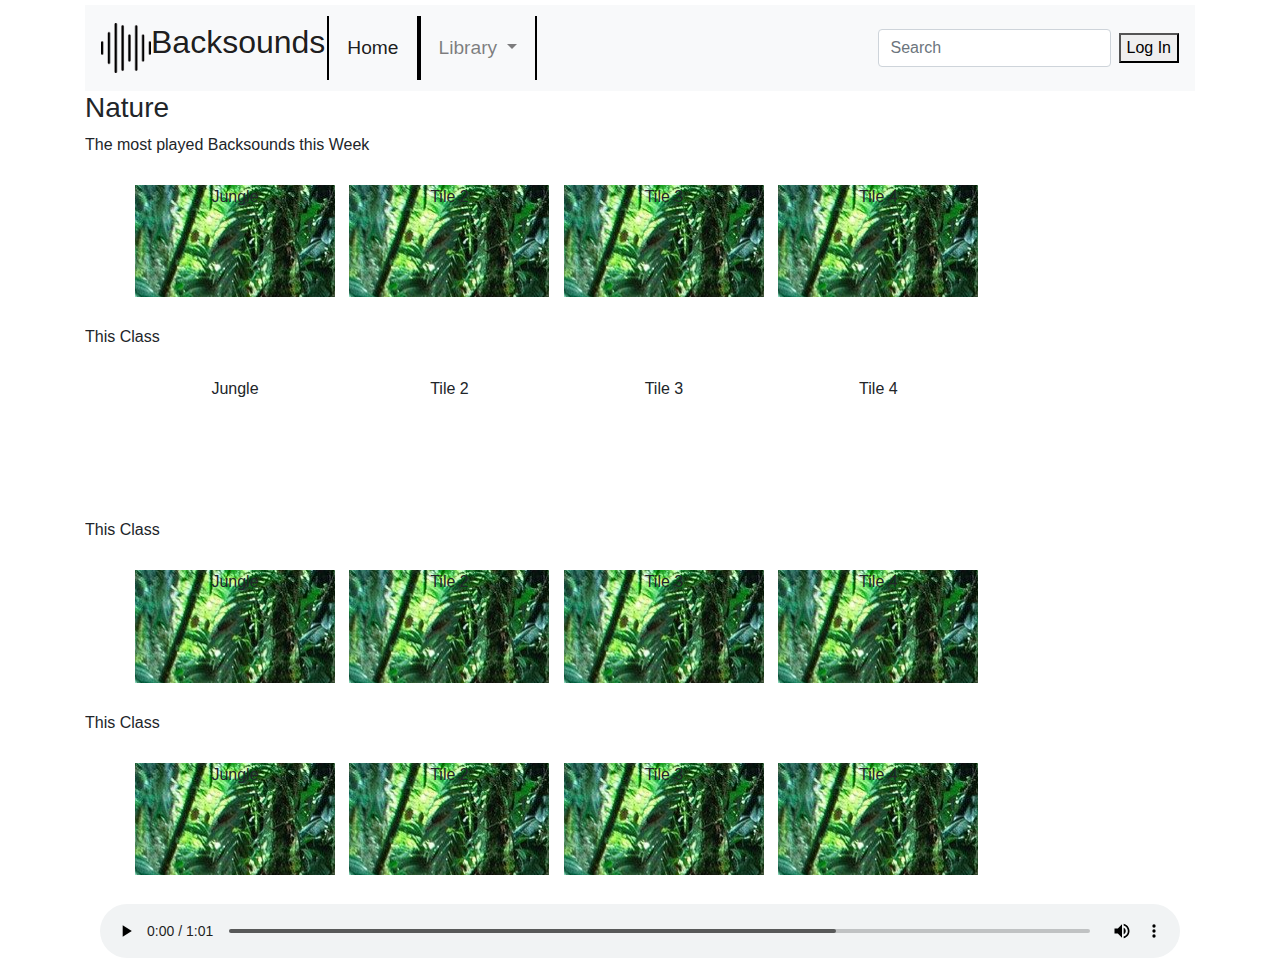
==== home.html @ 3cb88daf "*confirm push" ====
<!DOCTYPE html>
<html lang="en">

<head>
    <meta charset="utf-8">
    <link rel="stylesheet" href="styles.css">
    <link rel="stylesheet" href="https://cdnjs.cloudflare.com/ajax/libs/font-awesome/5.15.1/css/all.min.css">
    <link rel="stylesheet" href="https://stackpath.bootstrapcdn.com/bootstrap/4.5.2/css/bootstrap.min.css"
        integrity="sha384-JcKb8q3iqJ61gNV9KGb8thSsNjpSL0n8PARn9HuZOnIxN0hoP+VmmDGMN5t9UJ0Z" crossorigin="anonymous">
    <title>BackSounds Home</title>
</head>

<body>
    <div class="page">
        <div class="main container">
            <nav class="navbar navbar-expand-lg navbar-light bg-light topColor">
                <a class="navbar-brand" href="#">
                    <div class="logo navbar-brand">
                        <img class="soundTag" src="imgs/sound.png">
                        <h2>Backsounds</h2>
                    </div>
                </a>
                <button class="navbar-toggler" type="button" data-toggle="collapse"
                    data-target="#navbarSupportedContent" aria-controls="navbarSupportedContent" aria-expanded="false"
                    aria-label="Toggle navigation">
                    <span class="navbar-toggler-icon"></span>
                </button>

                <div class="collapse navbar-collapse" id="navbarSupportedContent">
                    <ul class="navbar-nav mr-auto">
                        <li class="nav-item active">
                            <a class="nav-link" href="#">Home <span class="sr-only">(current)</span></a>
                        </li>

                        <li class="nav-item dropdown">
                            <a class="nav-link dropdown-toggle" href="#" id="navbarDropdown" role="button"
                                data-toggle="dropdown" aria-haspopup="true" aria-expanded="false">
                                Library
                            </a>
                            <div class="dropdown-menu" aria-labelledby="navbarDropdown">
                                <a class="dropdown-item" href="#">Recently Played</a>
                                <a class="dropdown-item" href="#">Trending</a>
                                <div class="dropdown-divider"></div>
                                <a class="dropdown-item" href="#">Favorites</a>
                            </div>
                        </li>

                    </ul>
                    <form class="form-inline my-2 my-lg-0">
                        <input class="form-control mr-sm-2" type="search" placeholder="Search" aria-label="Search">

                    </form>
                    <button class="buttons">Log In</button>
                </div>
            </nav>
            
            <div class="carousel">
                <h3>Nature</h3>
                <p>The most played Backsounds this Week</p>
                <div class="carousel-row">
                    <div class="carousel-tile one">Jungle</div>
                    <div class="carousel-tile two">Tile 2</div>
                    <div class="carousel-tile three">Tile 3</div>
                    <div class="carousel-tile four">Tile 4</div>
                    
        
                </div>
                <div class="carousel">
                    This Class
                    <div class="carousel-row">
                        <div class="carousel-tile oneOne">Jungle</div>
                        <div class="carousel-tile twoTwo">Tile 2</div>
                        <div class="carousel-tile threeThree">Tile 3</div>
                        <div class="carousel-tile fourFour">Tile 4</div>
                        
        
                    </div>
                    <div class="carousel">
                        This Class
                        <div class="carousel-row">
                            <div class="carousel-tile one">Jungle</div>
                            <div class="carousel-tile two">Tile 2</div>
                            <div class="carousel-tile three">Tile 3</div>
                            <div class="carousel-tile four">Tile 4</div>
                            
        
                        </div>
                        <div class="carousel">
                            This Class
                            <div class="carousel-row">
                                <div class="carousel-tile one">Jungle</div>
                                <div class="carousel-tile two">Tile 2</div>
                                <div class="carousel-tile three">Tile 3</div>
                                <div class="carousel-tile four">Tile 4</div>
                                
        
                            </div>
                        </div> 
               

            </div>
            <div class="audioPlayer">
                <audio class="audioPlayer" src="sounds/jungle1.mp3" controls='controls'>Jungle</audio>
    
            </div>


        </div>
    </div>


    <script src="https://code.jquery.com/jquery-3.4.1.slim.min.js"
        integrity="sha384-J6qa4849blE2+poT4WnyKhv5vZF5SrPo0iEjwBvKU7imGFAV0wwj1yYfoRSJoZ+n"
        crossorigin="anonymous"></script>
    <script src="https://cdn.jsdelivr.net/npm/popper.js@1.16.0/dist/umd/popper.min.js"
        integrity="sha384-Q6E9RHvbIyZFJoft+2mJbHaEWldlvI9IOYy5n3zV9zzTtmI3UksdQRVvoxMfooAo"
        crossorigin="anonymous"></script>
    <script src="https://stackpath.bootstrapcdn.com/bootstrap/4.4.1/js/bootstrap.min.js"
        integrity="sha384-wfSDF2E50Y2D1uUdj0O3uMBJnjuUD4Ih7YwaYd1iqfktj0Uod8GCExl3Og8ifwB6"
        crossorigin="anonymous"></script>
</body>

</html>
---- styles.css ----
.page{
    margin:auto;
    width: auto;
}
.main{
margin:5px auto;
align-content: center;

}


.banner{
    background-image: url(imgs/banner.jpg);
    height:400px;
    justify-content: center;
}
.learnBanner{
    background-image: url(imgs/speaker1.jpg);
    height: 400px;
    
    
}
.soundTag{
    width: 50px;
    float: left;
}
.signUpReg{
    float:right;
}
.regButton{
    margin-top: 10px;
    border:solid 2px black;
    text-align: center;
    padding-bottom: -5px;
}


.createButton{
    text-align: center;
    border: solid 2px white;
    width: auto;
    padding:10px;
    margin-top: 30px;
    
    
}
.learnBannercontent{
  margin: auto;
  width: 50%;
  padding: 70px 0;
  
  text-align: center;
  color:white;
  
}
.tagLine{
    text-align: center;
    color: white;
    font-family: 'Segoe UI', Tahoma, Geneva, Verdana, sans-serif;
    font-size: 3rem ;
    
}
.buttons{
    text-align: center;

}
.searchBar{
    margin: auto;
}
.searchBar>input{
    width: 500px;
    margin-top: 25px;
    margin-bottom: 30px;
    align-content: center;
}   
.top{
    justify-content:inline;

}   


.bigTag{
    text-align: center;
    font-size: 3rem;
}
.trendingHome{
    align-content: center;
}
.thumbnail{
    width: 200px;
    height: 180px;
}
.trackTitles{
    text-align: center;
}
.subName{
    text-align: center;
}
.space{
    margin: 5px;
}
.audioPlayer{
    width: 1080px;
    margin: auto;
}
.navList{
    list-style: none;
    color: black;
    
}
li{
    padding: 10px;
    font-size: 1.2rem;
    margin-left: 20px;
    
    border-left: 2px solid black;
    border-right: 2px solid black;
}


.noDeco{
    color:#000000;
    text-decoration: none;
}


/* Global Variables */
:root {

    /* Tile Dimensions */
    --carousel-tile-spacing: 10px;
    --carousel-tile-width:   200px;
    --carousel-tile-height:  calc(var(--carousel-tile-width) / (16 / 9));

    /* Growth Factor */
    --carousel-growth-factor: 1.5;

    /* Fade to Opacity */
    --carousel-fade-opacity:   0.25;
    --carousel-normal-opacity: 1;

    /* Automatic Offsets - DO NOT ALTER */
    --carousel-offset-left:  calc(-1 * (var(--carousel-tile-width) * (var(--carousel-growth-factor) - 1) / 2));
    --carousel-offset-right: calc(var(--carousel-tile-width) * (var(--carousel-growth-factor) - 1));

    /* Transition Speeds */
    --carousel-transition-1: 1s;
    --carousel-transition-2: 0.5s;
    --carousel-transition-3: 0.3s;

}

/* Carousel Container */
.carousel {
    margin: 0;
    box-sizing: border-box;
    width: 100%;
    overflow-x: auto;
    overflow-y: hidden;
}

/* Carousel Row */
.carousel-row {
    white-space: nowrap;
    margin-top: calc((var(--carousel-tile-height) * (var(--carousel-growth-factor) - 1)) / 2);
    margin-bottom: calc((var(--carousel-tile-height) * (var(--carousel-growth-factor) - 1)) / 2);
    margin-left: calc((var(--carousel-tile-width) * (var(--carousel-growth-factor) - 1)) / 2);
    margin-right: calc((var(--carousel-tile-width) * (var(--carousel-growth-factor) - 1)) / 2);
    transition: var(--carousel-transition-2);
}

/* Content Tile */
.carousel-tile {
    position: relative;
    display: inline-block;
    width: var(--carousel-tile-width);
    height: var(--carousel-tile-height);
    margin-right: var(--carousel-tile-spacing);
    transition: var(--carousel-transition-2);
    -webkit-transform-origin: center left;
    transform-origin: center left;
    cursor: pointer;
    cursor: hand;
    text-align: center;
    vertical-align: auto;
}

/* Add Extra Margin to Last Carousel Tile */
.carousel-tile:last-of-type {
    margin-right: calc(var(--carousel-tile-width)/2);
}

/* Ensure All Elements Inside Tile are Block */
.carousel-tile * {
    display: block;
}

/* Carousel Row on Hover */
.carousel-row:hover {
    -webkit-transform: translate3d(var(--carousel-offset-left), 0, 0);
    transform: translate3d(var(--carousel-offset-left), 0, 0);
}

/* Content Tile on Carousel Row Hover */
.carousel-row:hover .carousel-tile {
    opacity: var(--carousel-fade-opacity);
}

/* Content Tile on Hover on Carousel Row Hover */
.carousel-row:hover .carousel-tile:hover {
    -webkit-transform: scale(var(--carousel-growth-factor));
    transform: scale(var(--carousel-growth-factor));
    opacity: var(--carousel-normal-opacity);
}

/* Content Tile on Hover */
.carousel-tile:hover ~ .carousel-tile {
    -webkit-transform: translate3d(var(--carousel-offset-right), 0, 0);
    transform: translate3d(var(--carousel-offset-right), 0, 0);
}
.one{
    background-image: url(imgs/jungle.jpg);
}
.two{
    background-image: url(imgs/jungle.jpg);
}
.three{
    background-image: url(imgs/jungle.jpg);
}
.four{
    background-image: url(imgs/jungle.jpg);
}


.dropdown{
    margin-left: 0px;
}
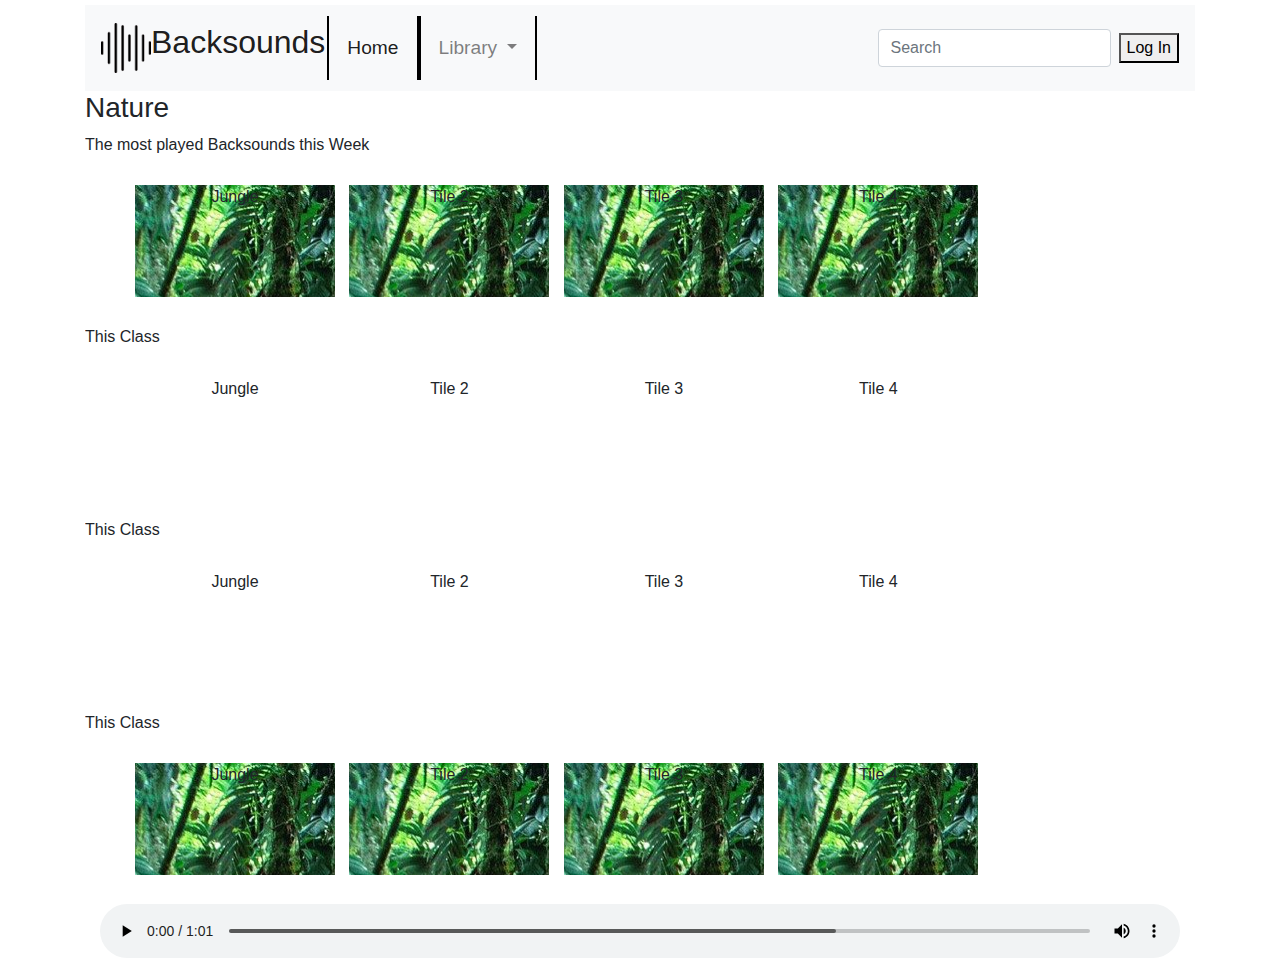
==== commit a707564e: "*big push" ====
--- a/home.html
+++ b/home.html
@@ -78,10 +78,10 @@
                     <div class="carousel">
                         This Class
                         <div class="carousel-row">
-                            <div class="carousel-tile one">Jungle</div>
-                            <div class="carousel-tile two">Tile 2</div>
-                            <div class="carousel-tile three">Tile 3</div>
-                            <div class="carousel-tile four">Tile 4</div>
+                            <div class="carousel-tile oneUno">Jungle</div>
+                            <div class="carousel-tile twoDos">Tile 2</div>
+                            <div class="carousel-tile threeTre">Tile 3</div>
+                            <div class="carousel-tile fourQuat">Tile 4</div>
                             
         
                         </div>
--- a/styles.css
+++ b/styles.css
@@ -235,3 +235,41 @@
 .dropdown{
     margin-left: 0px;
 }
+.waveform{
+
+    width:500px;
+    height:50%;
+}
+
+.playBut{
+    border: black 2px solid;
+    background-color: green;
+    border-radius: 50%;
+    padding: 10px;
+    margin-top: 100px;
+
+}
+.infoSec{
+    margin-top: 50px;
+}
+.disclaimer{
+    font-size: 0.5rem;
+    color: grey;
+}
+.commentsSection{
+    text-align: center;
+
+}
+.letterCap{
+    padding:10px;
+    margin-right: 30px;
+    border: solid 2px black;
+    background-color: green;
+    font-size: 1.5rem;
+    font-weight: bolder;
+    border-radius: 50%;
+}
+.commentBox{
+    margin: 20px auto 20px auto;
+    width: 400px;
+}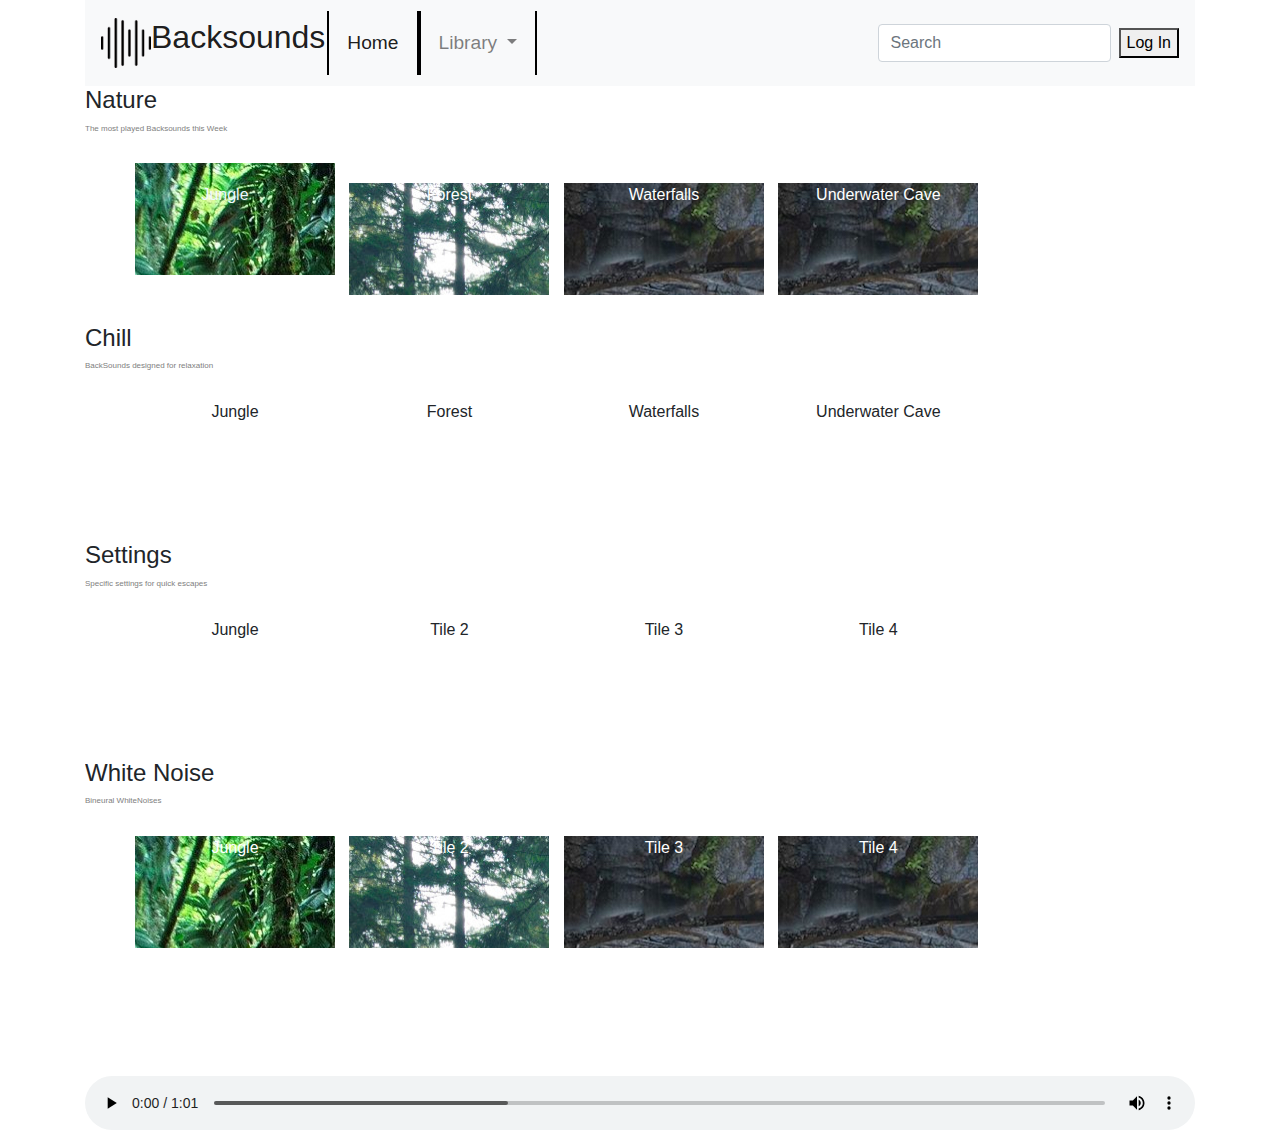
==== commit 2714de1a: "*image placements, links, edits, search, autoplay" ====
--- a/home.html
+++ b/home.html
@@ -14,7 +14,7 @@
     <div class="page">
         <div class="main container">
             <nav class="navbar navbar-expand-lg navbar-light bg-light topColor">
-                <a class="navbar-brand" href="#">
+                <a class="navbar-brand" href="index.html">
                     <div class="logo navbar-brand">
                         <img class="soundTag" src="imgs/sound.png">
                         <h2>Backsounds</h2>
@@ -29,7 +29,7 @@
                 <div class="collapse navbar-collapse" id="navbarSupportedContent">
                     <ul class="navbar-nav mr-auto">
                         <li class="nav-item active">
-                            <a class="nav-link" href="#">Home <span class="sr-only">(current)</span></a>
+                            <a class="nav-link" href="home.html">Home <span class="sr-only">(current)</span></a>
                         </li>
 
                         <li class="nav-item dropdown">
@@ -38,10 +38,10 @@
                                 Library
                             </a>
                             <div class="dropdown-menu" aria-labelledby="navbarDropdown">
-                                <a class="dropdown-item" href="#">Recently Played</a>
-                                <a class="dropdown-item" href="#">Trending</a>
+                                <a class="dropdown-item" href="playJungle.html">Recently Played</a>
+                                <a class="dropdown-item" href="search.html">Trending</a>
                                 <div class="dropdown-divider"></div>
-                                <a class="dropdown-item" href="#">Favorites</a>
+                                <a class="dropdown-item" href="index.html">Favorites</a>
                             </div>
                         </li>
 
@@ -55,28 +55,31 @@
             </nav>
             
             <div class="carousel">
-                <h3>Nature</h3>
-                <p>The most played Backsounds this Week</p>
+                <h4>Nature</h3>
+                <p class="disclaimer">The most played Backsounds this Week</p>
                 <div class="carousel-row">
-                    <div class="carousel-tile one">Jungle</div>
-                    <div class="carousel-tile two">Tile 2</div>
-                    <div class="carousel-tile three">Tile 3</div>
-                    <div class="carousel-tile four">Tile 4</div>
+                    <div class="carousel-tile one"><a class="noDeco" style="color:aliceblue" href="playJungle.html">Jungle</a></div>
+                        <div class="carousel-tile two">Forest</div>
+                        <div class="carousel-tile three">Waterfalls</div>
+                        <div class="carousel-tile four">Underwater Cave</div>
                     
         
                 </div>
                 <div class="carousel">
-                    This Class
+                    <h4>Chill</h3>
+                    <p class="disclaimer">BackSounds designed for relaxation</p>
                     <div class="carousel-row">
                         <div class="carousel-tile oneOne">Jungle</div>
-                        <div class="carousel-tile twoTwo">Tile 2</div>
-                        <div class="carousel-tile threeThree">Tile 3</div>
-                        <div class="carousel-tile fourFour">Tile 4</div>
+                        <div class="carousel-tile twoTwo">Forest</div>
+                        <div class="carousel-tile threeThree">Waterfalls</div>
+                        <div class="carousel-tile fourFour">Underwater Cave</div>
                         
         
                     </div>
                     <div class="carousel">
-                        This Class
+                        <h4>Settings</h3>
+                        <p class="disclaimer">Specific settings for quick escapes</p>
+                        
                         <div class="carousel-row">
                             <div class="carousel-tile oneUno">Jungle</div>
                             <div class="carousel-tile twoDos">Tile 2</div>
@@ -86,7 +89,8 @@
         
                         </div>
                         <div class="carousel">
-                            This Class
+                            <h4>White Noise</h3>
+                                <p class="disclaimer">Bineural WhiteNoises</p>
                             <div class="carousel-row">
                                 <div class="carousel-tile one">Jungle</div>
                                 <div class="carousel-tile two">Tile 2</div>
--- a/styles.css
+++ b/styles.css
@@ -3,7 +3,7 @@
     width: auto;
 }
 .main{
-margin:5px auto;
+margin: auto;
 align-content: center;
 
 }
@@ -64,11 +64,10 @@
     text-align: center;
 
 }
-.searchBar{
-    margin: auto;
-}
+
+
 .searchBar>input{
-    width: 500px;
+    
     margin-top: 25px;
     margin-bottom: 30px;
     align-content: center;
@@ -82,13 +81,15 @@
 .bigTag{
     text-align: center;
     font-size: 3rem;
-}
-.trendingHome{
-    align-content: center;
-}
+    margin-top: 25px;
+    margin-bottom: 25px;
+}
+
+
 .thumbnail{
     width: 200px;
     height: 180px;
+    padding: 10px;
 }
 .trackTitles{
     text-align: center;
@@ -96,19 +97,18 @@
 .subName{
     text-align: center;
 }
-.space{
-    margin: 5px;
-}
+
 .audioPlayer{
-    width: 1080px;
-    margin: auto;
+    width: inherit;
+    margin-top: 50px;
+    
 }
 .navList{
     list-style: none;
     color: black;
     
 }
-li{
+.nav-item{
     padding: 10px;
     font-size: 1.2rem;
     margin-left: 20px;
@@ -121,6 +121,14 @@
 .noDeco{
     color:#000000;
     text-decoration: none;
+    list-style: none;
+    margin-left: -20px;
+    padding:20px;
+    
+}
+.spaceEm{
+    margin-top: 15px;
+    margin-bottom: 15px;
 }
 
 
@@ -219,16 +227,21 @@
     transform: translate3d(var(--carousel-offset-right), 0, 0);
 }
 .one{
+    justify-content: center;
     background-image: url(imgs/jungle.jpg);
+    color:white;
 }
 .two{
-    background-image: url(imgs/jungle.jpg);
+    background-image: url(imgs/forest.jpg);
+    color:white;
 }
 .three{
-    background-image: url(imgs/jungle.jpg);
+    background-image: url(imgs/waterfalls.jpg);
+    color:white;
 }
 .four{
-    background-image: url(imgs/jungle.jpg);
+    background-image: url(imgs/waterfalls.jpg);
+    color:white;
 }
 
 
@@ -268,8 +281,33 @@
     font-size: 1.5rem;
     font-weight: bolder;
     border-radius: 50%;
+    width: 60px;
+    
 }
 .commentBox{
     margin: 20px auto 20px auto;
     width: 400px;
+
+}
+.comment{
+    margin-top: 60px;
+}
+.carousel-item>img{
+    max-height: 300px;
+}
+.newSearch{
+    padding:0px;
+}
+.buttoned{
+    border: 1px solid black;
+    background-color: lightgray;
+    padding: 3px;
+    color: black;
+
+}
+.selected{
+    border:solid 2px black;
+    background-color: violet;
+    font-weight: bolder;
+    text-align: center;
 }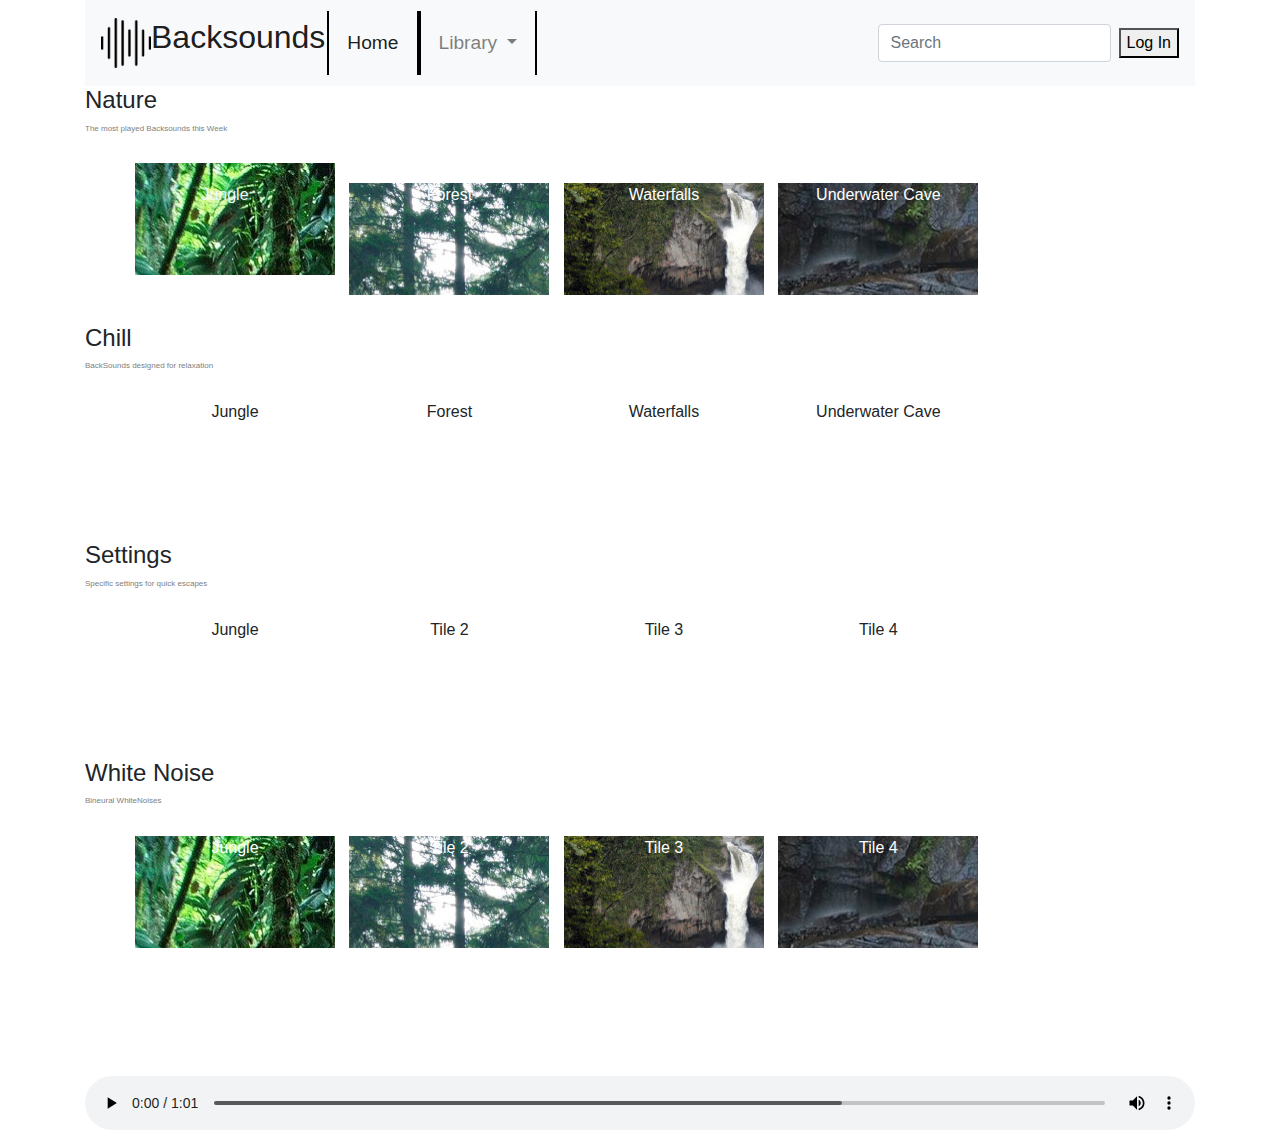
==== commit 3692a9f6: "*links updates" ====
--- a/home.html
+++ b/home.html
@@ -47,7 +47,7 @@
 
                     </ul>
                     <form class="form-inline my-2 my-lg-0">
-                        <input class="form-control mr-sm-2" type="search" placeholder="Search" aria-label="Search">
+                        <a href="search.html"><input class="form-control mr-sm-2" type="search" placeholder="Search" aria-label="Search"></a>
 
                     </form>
                     <button class="buttons">Log In</button>
--- a/styles.css
+++ b/styles.css
@@ -1,164 +1,154 @@
-.page{
-    margin:auto;
+.page {
+    margin: auto;
     width: auto;
 }
-.main{
-margin: auto;
-align-content: center;
-
-}
-
-
-.banner{
+
+.main {
+    margin: auto;
+    align-content: center;
+}
+
+.banner {
     background-image: url(imgs/banner.jpg);
-    height:400px;
+    height: 400px;
     justify-content: center;
 }
-.learnBanner{
+
+.learnBanner {
     background-image: url(imgs/speaker1.jpg);
     height: 400px;
-    
-    
-}
-.soundTag{
+}
+
+.soundTag {
     width: 50px;
     float: left;
 }
-.signUpReg{
-    float:right;
-}
-.regButton{
+
+.signUpReg {
+    float: right;
+}
+
+.regButton {
     margin-top: 10px;
-    border:solid 2px black;
+    border: solid 2px black;
     text-align: center;
     padding-bottom: -5px;
 }
 
-
-.createButton{
+.createButton {
     text-align: center;
     border: solid 2px white;
     width: auto;
-    padding:10px;
+    padding: 10px;
     margin-top: 30px;
-    
-    
-}
-.learnBannercontent{
-  margin: auto;
-  width: 50%;
-  padding: 70px 0;
-  
-  text-align: center;
-  color:white;
-  
-}
-.tagLine{
+}
+
+.learnBannercontent {
+    margin: auto;
+    width: 50%;
+    padding: 70px 0;
+    text-align: center;
+    color: white;
+}
+
+.tagLine {
     text-align: center;
     color: white;
     font-family: 'Segoe UI', Tahoma, Geneva, Verdana, sans-serif;
-    font-size: 3rem ;
-    
-}
-.buttons{
-    text-align: center;
-
-}
-
-
-.searchBar>input{
-    
+    font-size: 3rem;
+}
+
+.buttons {
+    text-align: center;
+}
+
+.searchBar>input {
     margin-top: 25px;
     margin-bottom: 30px;
     align-content: center;
-}   
-.top{
-    justify-content:inline;
-
-}   
-
-
-.bigTag{
+}
+
+.top {
+    justify-content: inline;
+}
+
+.bigTag {
     text-align: center;
     font-size: 3rem;
     margin-top: 25px;
     margin-bottom: 25px;
 }
 
-
-.thumbnail{
+.thumbnail {
     width: 200px;
     height: 180px;
     padding: 10px;
 }
-.trackTitles{
-    text-align: center;
-}
-.subName{
-    text-align: center;
-}
-
-.audioPlayer{
+
+.trackTitles {
+    text-align: center;
+}
+
+.subName {
+    text-align: center;
+}
+
+.audioPlayer {
     width: inherit;
     margin-top: 50px;
-    
-}
-.navList{
+}
+
+.navList {
     list-style: none;
     color: black;
-    
-}
-.nav-item{
+}
+
+.nav-item {
     padding: 10px;
     font-size: 1.2rem;
     margin-left: 20px;
-    
     border-left: 2px solid black;
     border-right: 2px solid black;
 }
 
-
-.noDeco{
-    color:#000000;
+.noDeco {
+    color: #000000;
     text-decoration: none;
     list-style: none;
     margin-left: -20px;
-    padding:20px;
-    
-}
-.spaceEm{
+    padding: 20px;
+}
+
+.spaceEm {
     margin-top: 15px;
     margin-bottom: 15px;
 }
 
 
 /* Global Variables */
+
 :root {
-
     /* Tile Dimensions */
     --carousel-tile-spacing: 10px;
-    --carousel-tile-width:   200px;
-    --carousel-tile-height:  calc(var(--carousel-tile-width) / (16 / 9));
-
+    --carousel-tile-width: 200px;
+    --carousel-tile-height: calc(var(--carousel-tile-width) / (16 / 9));
     /* Growth Factor */
     --carousel-growth-factor: 1.5;
-
     /* Fade to Opacity */
-    --carousel-fade-opacity:   0.25;
+    --carousel-fade-opacity: 0.25;
     --carousel-normal-opacity: 1;
-
     /* Automatic Offsets - DO NOT ALTER */
-    --carousel-offset-left:  calc(-1 * (var(--carousel-tile-width) * (var(--carousel-growth-factor) - 1) / 2));
+    --carousel-offset-left: calc(-1 * (var(--carousel-tile-width) * (var(--carousel-growth-factor) - 1) / 2));
     --carousel-offset-right: calc(var(--carousel-tile-width) * (var(--carousel-growth-factor) - 1));
-
     /* Transition Speeds */
     --carousel-transition-1: 1s;
     --carousel-transition-2: 0.5s;
     --carousel-transition-3: 0.3s;
-
-}
+}
+
 
 /* Carousel Container */
+
 .carousel {
     margin: 0;
     box-sizing: border-box;
@@ -167,7 +157,9 @@
     overflow-y: hidden;
 }
 
+
 /* Carousel Row */
+
 .carousel-row {
     white-space: nowrap;
     margin-top: calc((var(--carousel-tile-height) * (var(--carousel-growth-factor) - 1)) / 2);
@@ -177,7 +169,9 @@
     transition: var(--carousel-transition-2);
 }
 
+
 /* Content Tile */
+
 .carousel-tile {
     position: relative;
     display: inline-block;
@@ -193,121 +187,158 @@
     vertical-align: auto;
 }
 
+
 /* Add Extra Margin to Last Carousel Tile */
+
 .carousel-tile:last-of-type {
     margin-right: calc(var(--carousel-tile-width)/2);
 }
 
+
 /* Ensure All Elements Inside Tile are Block */
+
 .carousel-tile * {
     display: block;
 }
 
+
 /* Carousel Row on Hover */
+
 .carousel-row:hover {
     -webkit-transform: translate3d(var(--carousel-offset-left), 0, 0);
     transform: translate3d(var(--carousel-offset-left), 0, 0);
 }
 
+
 /* Content Tile on Carousel Row Hover */
+
 .carousel-row:hover .carousel-tile {
     opacity: var(--carousel-fade-opacity);
 }
 
+
 /* Content Tile on Hover on Carousel Row Hover */
+
 .carousel-row:hover .carousel-tile:hover {
     -webkit-transform: scale(var(--carousel-growth-factor));
     transform: scale(var(--carousel-growth-factor));
     opacity: var(--carousel-normal-opacity);
 }
 
+
 /* Content Tile on Hover */
-.carousel-tile:hover ~ .carousel-tile {
+
+.carousel-tile:hover~.carousel-tile {
     -webkit-transform: translate3d(var(--carousel-offset-right), 0, 0);
     transform: translate3d(var(--carousel-offset-right), 0, 0);
 }
-.one{
+
+.one {
     justify-content: center;
     background-image: url(imgs/jungle.jpg);
-    color:white;
-}
-.two{
+    color: white;
+}
+
+.two {
     background-image: url(imgs/forest.jpg);
-    color:white;
-}
-.three{
+    color: white;
+}
+
+.three {
+    background-image: url(imgs/waterfall2.jpg);
+    color: white;
+}
+
+.four {
     background-image: url(imgs/waterfalls.jpg);
-    color:white;
-}
-.four{
-    background-image: url(imgs/waterfalls.jpg);
-    color:white;
-}
-
-
-.dropdown{
+    color: white;
+}
+
+.dropdown {
     margin-left: 0px;
 }
-.waveform{
-
-    width:500px;
-    height:50%;
-}
-
-.playBut{
+
+.waveform {
+    width: 500px;
+    height: 50%;
+}
+
+.playBut {
     border: black 2px solid;
-    background-color: green;
+    background-color: lightseagreen;
     border-radius: 50%;
     padding: 10px;
     margin-top: 100px;
-
-}
-.infoSec{
+}
+
+.infoSec {
     margin-top: 50px;
 }
-.disclaimer{
+
+.disclaimer {
     font-size: 0.5rem;
     color: grey;
 }
-.commentsSection{
-    text-align: center;
-
-}
-.letterCap{
-    padding:10px;
+
+.commentsSection {
+    text-align: center;
+}
+
+.letterCap {
+    padding: 10px;
     margin-right: 30px;
     border: solid 2px black;
-    background-color: green;
+    background-color: lightseagreen;
     font-size: 1.5rem;
     font-weight: bolder;
     border-radius: 50%;
     width: 60px;
-    
-}
-.commentBox{
+}
+
+.commentBox {
     margin: 20px auto 20px auto;
     width: 400px;
-
-}
-.comment{
+}
+
+.comment {
     margin-top: 60px;
 }
-.carousel-item>img{
+
+.carousel-item>img {
     max-height: 300px;
 }
-.newSearch{
-    padding:0px;
-}
-.buttoned{
+
+.newSearch {
+    padding: 0px;
+}
+
+.buttoned {
     border: 1px solid black;
     background-color: lightgray;
     padding: 3px;
     color: black;
-
-}
-.selected{
-    border:solid 2px black;
+}
+
+.selected {
+    border: solid 2px black;
     background-color: violet;
     font-weight: bolder;
     text-align: center;
+}
+
+.drop {
+    margin-top: 20px;
+}
+
+.subTag {
+    font-size: 0.8rem;
+    color: grey;
+}
+.bannerButtons{
+    text-decoration: none;
+    color: white;
+    border: 1px solid black;
+    background-color: black;
+    padding:10px;
+    border-radius: 10px;
 }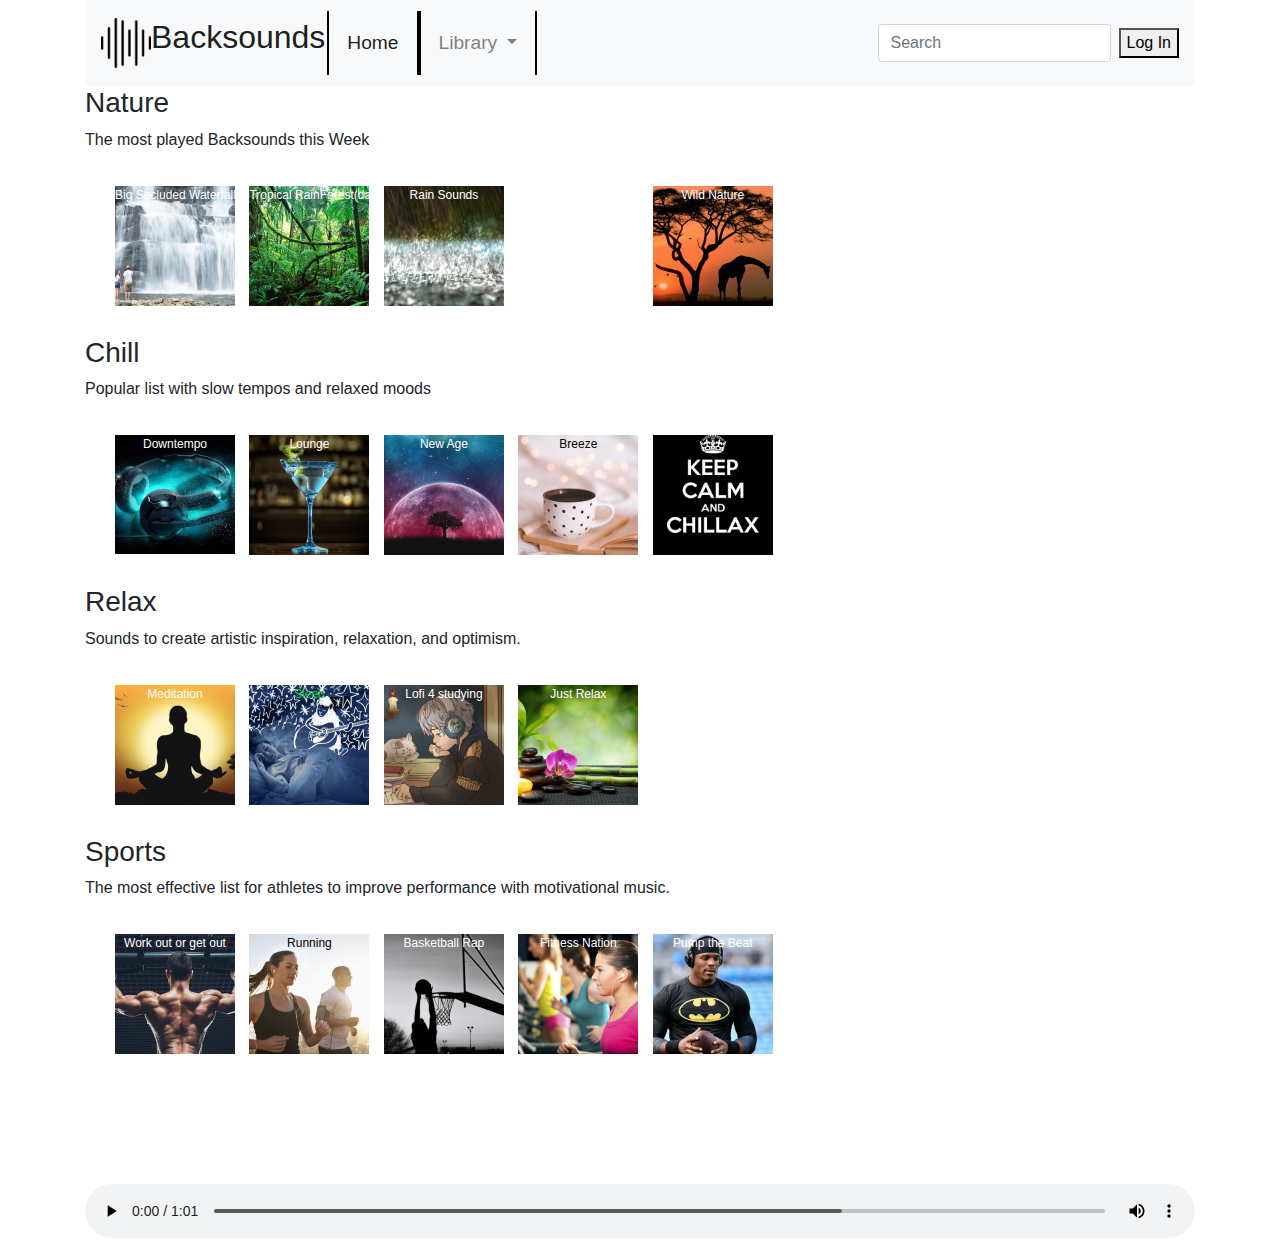
==== commit ae84c06d: "Home Page images, carousels, fonts" ====
--- a/home.html
+++ b/home.html
@@ -14,7 +14,7 @@
     <div class="page">
         <div class="main container">
             <nav class="navbar navbar-expand-lg navbar-light bg-light topColor">
-                <a class="navbar-brand" href="index.html">
+                <a class="navbar-brand" href="#">
                     <div class="logo navbar-brand">
                         <img class="soundTag" src="imgs/sound.png">
                         <h2>Backsounds</h2>
@@ -29,7 +29,7 @@
                 <div class="collapse navbar-collapse" id="navbarSupportedContent">
                     <ul class="navbar-nav mr-auto">
                         <li class="nav-item active">
-                            <a class="nav-link" href="home.html">Home <span class="sr-only">(current)</span></a>
+                            <a class="nav-link" href="#">Home <span class="sr-only">(current)</span></a>
                         </li>
 
                         <li class="nav-item dropdown">
@@ -38,16 +38,16 @@
                                 Library
                             </a>
                             <div class="dropdown-menu" aria-labelledby="navbarDropdown">
-                                <a class="dropdown-item" href="playJungle.html">Recently Played</a>
-                                <a class="dropdown-item" href="search.html">Trending</a>
+                                <a class="dropdown-item" href="#">Recently Played</a>
+                                <a class="dropdown-item" href="#">Trending</a>
                                 <div class="dropdown-divider"></div>
-                                <a class="dropdown-item" href="index.html">Favorites</a>
+                                <a class="dropdown-item" href="#">Favorites</a>
                             </div>
                         </li>
 
                     </ul>
                     <form class="form-inline my-2 my-lg-0">
-                        <a href="search.html"><input class="form-control mr-sm-2" type="search" placeholder="Search" aria-label="Search"></a>
+                        <input class="form-control mr-sm-2" type="search" placeholder="Search" aria-label="Search">
 
                     </form>
                     <button class="buttons">Log In</button>
@@ -55,57 +55,51 @@
             </nav>
             
             <div class="carousel">
-                <h4>Nature</h3>
-                <p class="disclaimer">The most played Backsounds this Week</p>
+                <h3>Nature</h3>
+                <p>The most played Backsounds this Week</p>
                 <div class="carousel-row">
-                    <div class="carousel-tile one"><a class="noDeco" style="color:aliceblue" href="playJungle.html">Jungle</a></div>
-                        <div class="carousel-tile two">Forest</div>
-                        <div class="carousel-tile three">Waterfalls</div>
-                        <div class="carousel-tile four">Underwater Cave</div>
-                    
-        
+                    <div class="carousel-tile nat_one">Big Secluded Waterfall</div>
+                    <div class="carousel-tile nat_two">Tropical RainForest(day)</div>
+                    <div class="carousel-tile nat_three">Rain Sounds</div>
+                    <div class="carousel-tile nat_four">Bamboo Wind</div>
+                    <div class="carousel-tile nat_five">Wild Nature</div>
                 </div>
-                <div class="carousel">
-                    <h4>Chill</h3>
-                    <p class="disclaimer">BackSounds designed for relaxation</p>
-                    <div class="carousel-row">
-                        <div class="carousel-tile oneOne">Jungle</div>
-                        <div class="carousel-tile twoTwo">Forest</div>
-                        <div class="carousel-tile threeThree">Waterfalls</div>
-                        <div class="carousel-tile fourFour">Underwater Cave</div>
-                        
-        
-                    </div>
-                    <div class="carousel">
-                        <h4>Settings</h3>
-                        <p class="disclaimer">Specific settings for quick escapes</p>
-                        
-                        <div class="carousel-row">
-                            <div class="carousel-tile oneUno">Jungle</div>
-                            <div class="carousel-tile twoDos">Tile 2</div>
-                            <div class="carousel-tile threeTre">Tile 3</div>
-                            <div class="carousel-tile fourQuat">Tile 4</div>
-                            
-        
-                        </div>
-                        <div class="carousel">
-                            <h4>White Noise</h3>
-                                <p class="disclaimer">Bineural WhiteNoises</p>
-                            <div class="carousel-row">
-                                <div class="carousel-tile one">Jungle</div>
-                                <div class="carousel-tile two">Tile 2</div>
-                                <div class="carousel-tile three">Tile 3</div>
-                                <div class="carousel-tile four">Tile 4</div>
-                                
-        
-                            </div>
-                        </div> 
-               
-
             </div>
+            <div class="carousel">    
+                <h3>Chill</h3>
+                <p>Popular list with slow tempos and relaxed moods</p>
+                <div class="carousel-row">
+                    <div class="carousel-tile chill_one">Downtempo</div>
+                    <div class="carousel-tile chill_two">Lounge</div>
+                    <div class="carousel-tile chill_three">New Age</div>
+                    <div class="carousel-tile chill_four">Breeze</div>
+                    <div class="carousel-tile chill_five">-</div>
+                </div>
+            </div>
+            <div class="carousel">
+                <h3>Relax</h3>
+                <p>Sounds to create artistic inspiration, relaxation, and optimism.</p>
+                <div class="carousel-row">
+                    <div class="carousel-tile relax_one">Meditation</div>
+                    <div class="carousel-tile relax_two">Sleep</div>
+                    <div class="carousel-tile relax_three">Lofi 4 studying</div>
+                    <div class="carousel-tile relax_four">Just Relax</div>
+                    <div class="carousel-tile relax_five">Calm Sky</div>
+                </div>
+            </div>
+            <div class="carousel">
+                <h3>Sports</h3>
+                <p>The most effective list for athletes to improve performance with motivational music.</p>
+                <div class="carousel-row">
+                    <div class="carousel-tile sports_one">Work out or get out</div>
+                    <div class="carousel-tile sports_two">Running</div>
+                    <div class="carousel-tile sports_three">Basketball Rap</div>
+                    <div class="carousel-tile sports_four">Fitness Nation</div>
+                    <div class="carousel-tile sports_five">Pump the Beat</div>
+                </div>
+            </div> 
             <div class="audioPlayer">
                 <audio class="audioPlayer" src="sounds/jungle1.mp3" controls='controls'>Jungle</audio>
-    
             </div>
 
 
--- a/styles.css
+++ b/styles.css
@@ -130,8 +130,9 @@
 :root {
     /* Tile Dimensions */
     --carousel-tile-spacing: 10px;
-    --carousel-tile-width: 200px;
-    --carousel-tile-height: calc(var(--carousel-tile-width) / (16 / 9));
+    --carousel-tile-width: 120px;
+    --carousel-tile-height: 120px;
+    /* calc(var(--carousel-tile-width) / (16 / 9)); */
     /* Growth Factor */
     --carousel-growth-factor: 1.5;
     /* Fade to Opacity */
@@ -185,6 +186,8 @@
     cursor: hand;
     text-align: center;
     vertical-align: auto;
+    color: white;
+    font-size: 12px;
 }
 
 
@@ -233,25 +236,68 @@
     transform: translate3d(var(--carousel-offset-right), 0, 0);
 }
 
-.one {
-    justify-content: center;
-    background-image: url(imgs/jungle.jpg);
-    color: white;
-}
-
-.two {
-    background-image: url(imgs/forest.jpg);
-    color: white;
-}
-
-.three {
-    background-image: url(imgs/waterfall2.jpg);
-    color: white;
-}
-
-.four {
-    background-image: url(imgs/waterfalls.jpg);
-    color: white;
+.nat_one{
+    background-image: url(imgs/SecludedWaterfall.png);   
+}
+.nat_two{
+    background-image: url(imgs/Forest.png);
+}
+.nat_three{
+    background-image: url(imgs/RainSounds.png);
+}
+.nat_four{
+    background-image: url(imgs/BambooWind.png);
+}
+.nat_five{
+    background-image: url(imgs/WildNature.png);
+}
+.chill_one{
+    background-image: url(imgs/Downtempo.png);
+}
+.chill_two{
+    background-image: url(imgs/Lounge.png);
+}
+.chill_three{
+    background-image: url(imgs/NewAge.png);
+}
+.chill_four{
+    background-image: url(imgs/Breeze.png);
+    color: black;
+}
+.chill_five{
+    background-image: url(imgs/Chillax.png);
+}
+.relax_one{
+    background-image: url(imgs/Meditation.png);
+}
+.relax_two{
+    background-image: url(imgs/Sleep.png);
+    color: rgb(22, 195, 60);
+}
+.relax_three{
+    background-image: url(imgs/Lofi4Studying.png);
+}
+.relax_four{
+    background-image: url(imgs/JustRelax.png);
+}
+.relax_five{
+    background-image: url(imgs/CalmSky.png);
+}
+.sports_one{
+    background-image: url(imgs/WorkOut.png);
+}
+.sports_two{
+    background-image: url(imgs/Running.png);
+    color: black;
+}
+.sports_three{
+    background-image: url(imgs/Rap.png);
+}
+.sports_four{
+    background-image: url(imgs/Fitness.png);
+}
+.sports_five{
+    background-image: url(imgs/PumpBeat.png);
 }
 
 .dropdown {
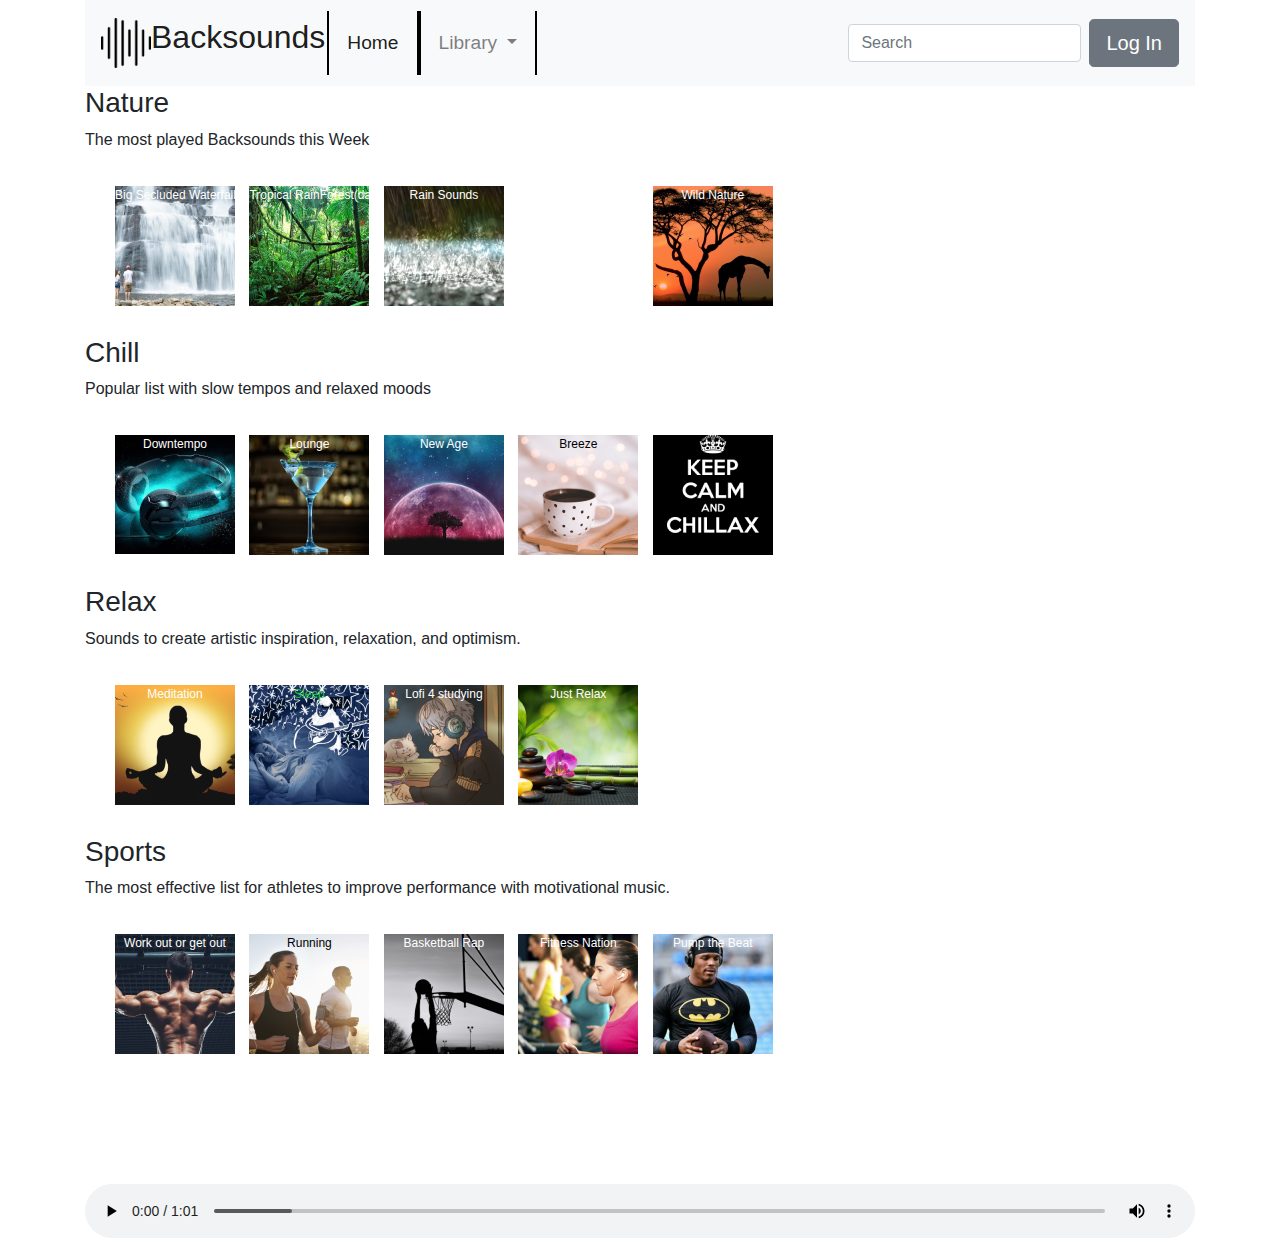
==== commit 89f864fa: "Login link in Home Page" ====
--- a/home.html
+++ b/home.html
@@ -50,7 +50,8 @@
                         <input class="form-control mr-sm-2" type="search" placeholder="Search" aria-label="Search">
 
                     </form>
-                    <button class="buttons">Log In</button>
+                    <a href="login.html" class="btn btn-secondary btn-lg" role="button" aria-disabled="true">Log In</a>
+                    <!-- <button class="buttons">Log In</button> -->
                 </div>
             </nav>
             
--- a/styles.css
+++ b/styles.css
@@ -387,4 +387,50 @@
     background-color: black;
     padding:10px;
     border-radius: 10px;
-}+}
+.login-bg{
+    background: rgb(226, 243, 243);
+}
+.login_row{
+    background: white;
+    border-radius: 30px; /*Bordes redondeados*/
+    box-shadow: 12px 12px 22px grey;
+}
+.login_img{
+    border-top-left-radius: 30px;
+    border-bottom-left-radius: 30px;
+}
+.login_btn1{
+    border: none;
+    outline: none;
+    height: 50px;
+    width: 100%;
+    background-color: black;
+    color: white;
+    border-radius: 5px;
+    font-weight: bold;
+}
+
+.login_btn1:hover {
+    background: white;
+    border: 1px solid;
+    color: black;
+}
+
+.login_logo_container{
+    background: white;
+	height: 50px;
+	color:black;
+	padding: 2px;
+	font-size: 30px;
+	text-align: left;
+  }
+.login_logo1{
+	background: white;
+	width: 45px;
+	height: 45px;
+	float: left;
+	flex: 1 1 auto;
+	color:black;
+	font-size: 30px;
+  }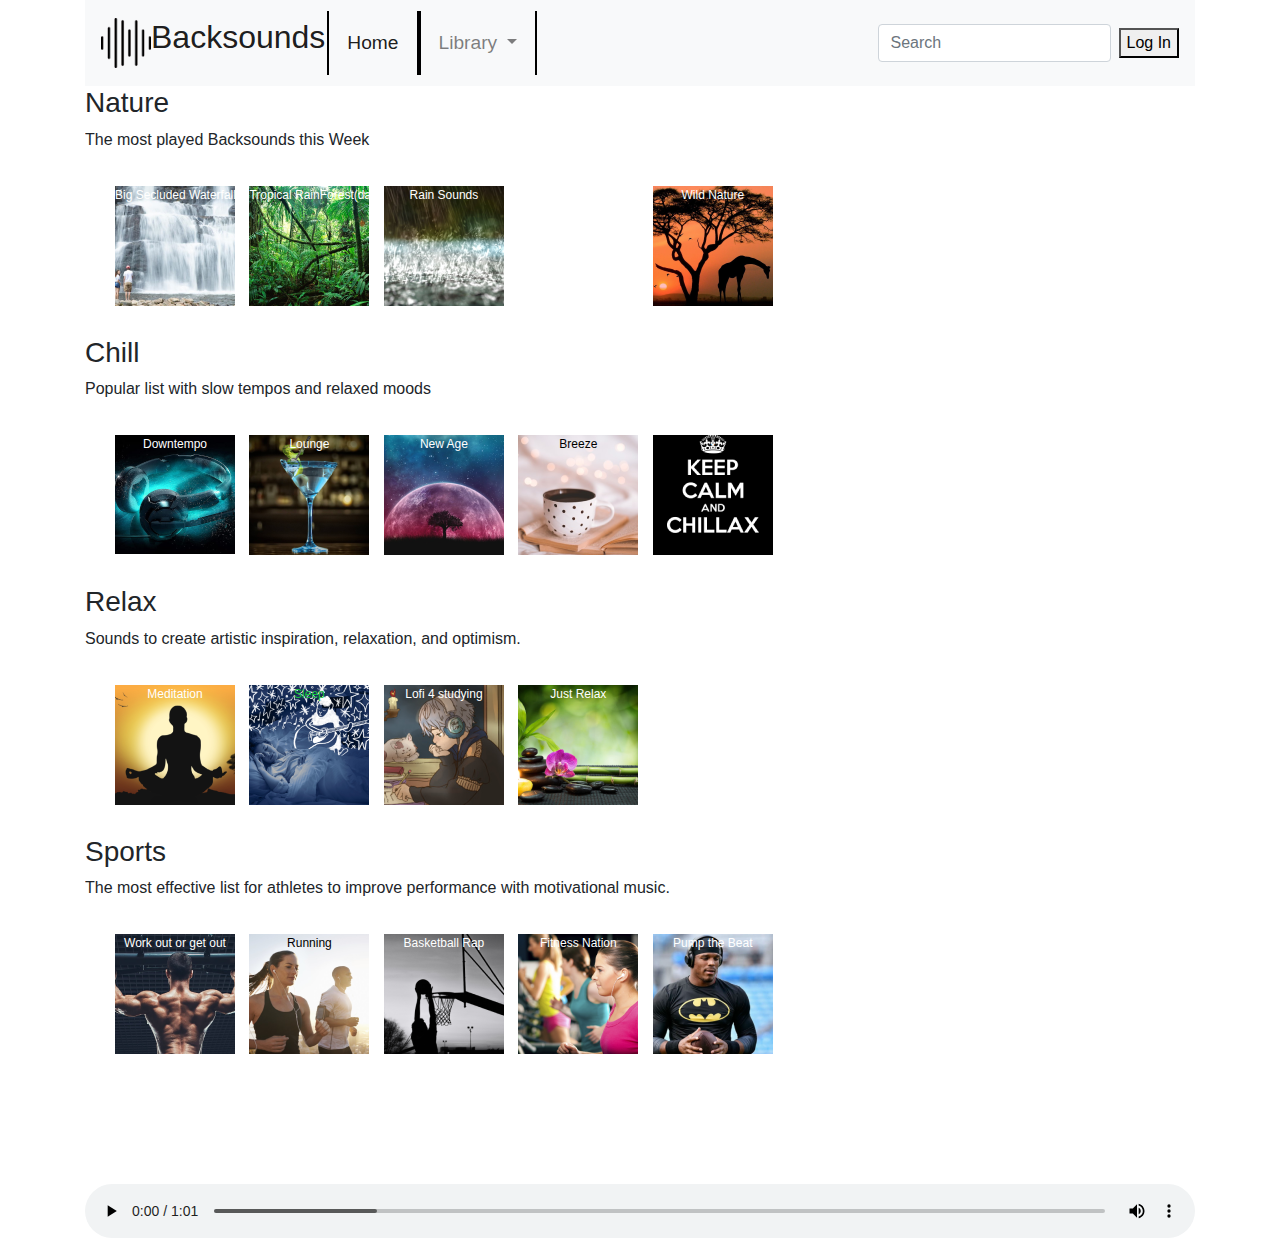
==== commit 85e86b50: "linking" ====
--- a/home.html
+++ b/home.html
@@ -5,8 +5,7 @@
     <meta charset="utf-8">
     <link rel="stylesheet" href="styles.css">
     <link rel="stylesheet" href="https://cdnjs.cloudflare.com/ajax/libs/font-awesome/5.15.1/css/all.min.css">
-    <link rel="stylesheet" href="https://stackpath.bootstrapcdn.com/bootstrap/4.5.2/css/bootstrap.min.css"
-        integrity="sha384-JcKb8q3iqJ61gNV9KGb8thSsNjpSL0n8PARn9HuZOnIxN0hoP+VmmDGMN5t9UJ0Z" crossorigin="anonymous">
+    <link rel="stylesheet" href="https://stackpath.bootstrapcdn.com/bootstrap/4.5.2/css/bootstrap.min.css" integrity="sha384-JcKb8q3iqJ61gNV9KGb8thSsNjpSL0n8PARn9HuZOnIxN0hoP+VmmDGMN5t9UJ0Z" crossorigin="anonymous">
     <title>BackSounds Home</title>
 </head>
 
@@ -14,34 +13,31 @@
     <div class="page">
         <div class="main container">
             <nav class="navbar navbar-expand-lg navbar-light bg-light topColor">
-                <a class="navbar-brand" href="#">
+                <a class="navbar-brand" href="index.html">
                     <div class="logo navbar-brand">
                         <img class="soundTag" src="imgs/sound.png">
                         <h2>Backsounds</h2>
                     </div>
                 </a>
-                <button class="navbar-toggler" type="button" data-toggle="collapse"
-                    data-target="#navbarSupportedContent" aria-controls="navbarSupportedContent" aria-expanded="false"
-                    aria-label="Toggle navigation">
+                <button class="navbar-toggler" type="button" data-toggle="collapse" data-target="#navbarSupportedContent" aria-controls="navbarSupportedContent" aria-expanded="false" aria-label="Toggle navigation">
                     <span class="navbar-toggler-icon"></span>
                 </button>
 
                 <div class="collapse navbar-collapse" id="navbarSupportedContent">
                     <ul class="navbar-nav mr-auto">
                         <li class="nav-item active">
-                            <a class="nav-link" href="#">Home <span class="sr-only">(current)</span></a>
+                            <a class="nav-link" href="home.html">Home <span class="sr-only">(current)</span></a>
                         </li>
 
                         <li class="nav-item dropdown">
-                            <a class="nav-link dropdown-toggle" href="#" id="navbarDropdown" role="button"
-                                data-toggle="dropdown" aria-haspopup="true" aria-expanded="false">
+                            <a class="nav-link dropdown-toggle" href="#" id="navbarDropdown" role="button" data-toggle="dropdown" aria-haspopup="true" aria-expanded="false">
                                 Library
                             </a>
                             <div class="dropdown-menu" aria-labelledby="navbarDropdown">
-                                <a class="dropdown-item" href="#">Recently Played</a>
-                                <a class="dropdown-item" href="#">Trending</a>
+                                <a class="dropdown-item" href="playPrairie.html">Recently Played</a>
+                                <a class="dropdown-item" href="search.html">Trending</a>
                                 <div class="dropdown-divider"></div>
-                                <a class="dropdown-item" href="#">Favorites</a>
+                                <a class="dropdown-item" href="home.html">Favorites</a>
                             </div>
                         </li>
 
@@ -50,11 +46,10 @@
                         <input class="form-control mr-sm-2" type="search" placeholder="Search" aria-label="Search">
 
                     </form>
-                    <a href="login.html" class="btn btn-secondary btn-lg" role="button" aria-disabled="true">Log In</a>
-                    <!-- <button class="buttons">Log In</button> -->
+                    <button class="buttons">Log In</button>
                 </div>
             </nav>
-            
+
             <div class="carousel">
                 <h3>Nature</h3>
                 <p>The most played Backsounds this Week</p>
@@ -66,7 +61,7 @@
                     <div class="carousel-tile nat_five">Wild Nature</div>
                 </div>
             </div>
-            <div class="carousel">    
+            <div class="carousel">
                 <h3>Chill</h3>
                 <p>Popular list with slow tempos and relaxed moods</p>
                 <div class="carousel-row">
@@ -98,7 +93,7 @@
                     <div class="carousel-tile sports_four">Fitness Nation</div>
                     <div class="carousel-tile sports_five">Pump the Beat</div>
                 </div>
-            </div> 
+            </div>
             <div class="audioPlayer">
                 <audio class="audioPlayer" src="sounds/jungle1.mp3" controls='controls'>Jungle</audio>
             </div>
@@ -108,15 +103,9 @@
     </div>
 
 
-    <script src="https://code.jquery.com/jquery-3.4.1.slim.min.js"
-        integrity="sha384-J6qa4849blE2+poT4WnyKhv5vZF5SrPo0iEjwBvKU7imGFAV0wwj1yYfoRSJoZ+n"
-        crossorigin="anonymous"></script>
-    <script src="https://cdn.jsdelivr.net/npm/popper.js@1.16.0/dist/umd/popper.min.js"
-        integrity="sha384-Q6E9RHvbIyZFJoft+2mJbHaEWldlvI9IOYy5n3zV9zzTtmI3UksdQRVvoxMfooAo"
-        crossorigin="anonymous"></script>
-    <script src="https://stackpath.bootstrapcdn.com/bootstrap/4.4.1/js/bootstrap.min.js"
-        integrity="sha384-wfSDF2E50Y2D1uUdj0O3uMBJnjuUD4Ih7YwaYd1iqfktj0Uod8GCExl3Og8ifwB6"
-        crossorigin="anonymous"></script>
+    <script src="https://code.jquery.com/jquery-3.4.1.slim.min.js" integrity="sha384-J6qa4849blE2+poT4WnyKhv5vZF5SrPo0iEjwBvKU7imGFAV0wwj1yYfoRSJoZ+n" crossorigin="anonymous"></script>
+    <script src="https://cdn.jsdelivr.net/npm/popper.js@1.16.0/dist/umd/popper.min.js" integrity="sha384-Q6E9RHvbIyZFJoft+2mJbHaEWldlvI9IOYy5n3zV9zzTtmI3UksdQRVvoxMfooAo" crossorigin="anonymous"></script>
+    <script src="https://stackpath.bootstrapcdn.com/bootstrap/4.4.1/js/bootstrap.min.js" integrity="sha384-wfSDF2E50Y2D1uUdj0O3uMBJnjuUD4Ih7YwaYd1iqfktj0Uod8GCExl3Og8ifwB6" crossorigin="anonymous"></script>
 </body>
 
 </html>--- a/styles.css
+++ b/styles.css
@@ -411,6 +411,54 @@
     font-weight: bold;
 }
 
+.google_btn{
+    border: none;
+    outline: none;
+    height: 35px;
+    /* width: 100%; */
+    background-color: rgb(255, 3, 2);
+    color: white;
+    border-radius: 5px;
+    font-weight: bold;
+}
+.google_btn:hover {
+    background: white;
+    border: 1px solid;
+    color: black;
+}
+
+.fb_btn{
+    border: none;
+    outline: none;
+    height: 35px;
+    /* width: 100%; */
+    background-color: rgb(16, 75, 135);
+    color: white;
+    border-radius: 5px;
+    font-weight: bold;
+}
+.fb_btn:hover {
+    background: white;
+    border: 1px solid;
+    color: black;
+}
+
+.tw_btn{
+    border: none;
+    outline: none;
+    height: 35px;
+    /* width: 100%; */
+    background-color: rgb(0, 202, 248);
+    color: white;
+    border-radius: 5px;
+    font-weight: bold;
+}
+.tw_btn:hover {
+    background: white;
+    border: 1px solid;
+    color: black;
+}
+
 .login_btn1:hover {
     background: white;
     border: 1px solid;
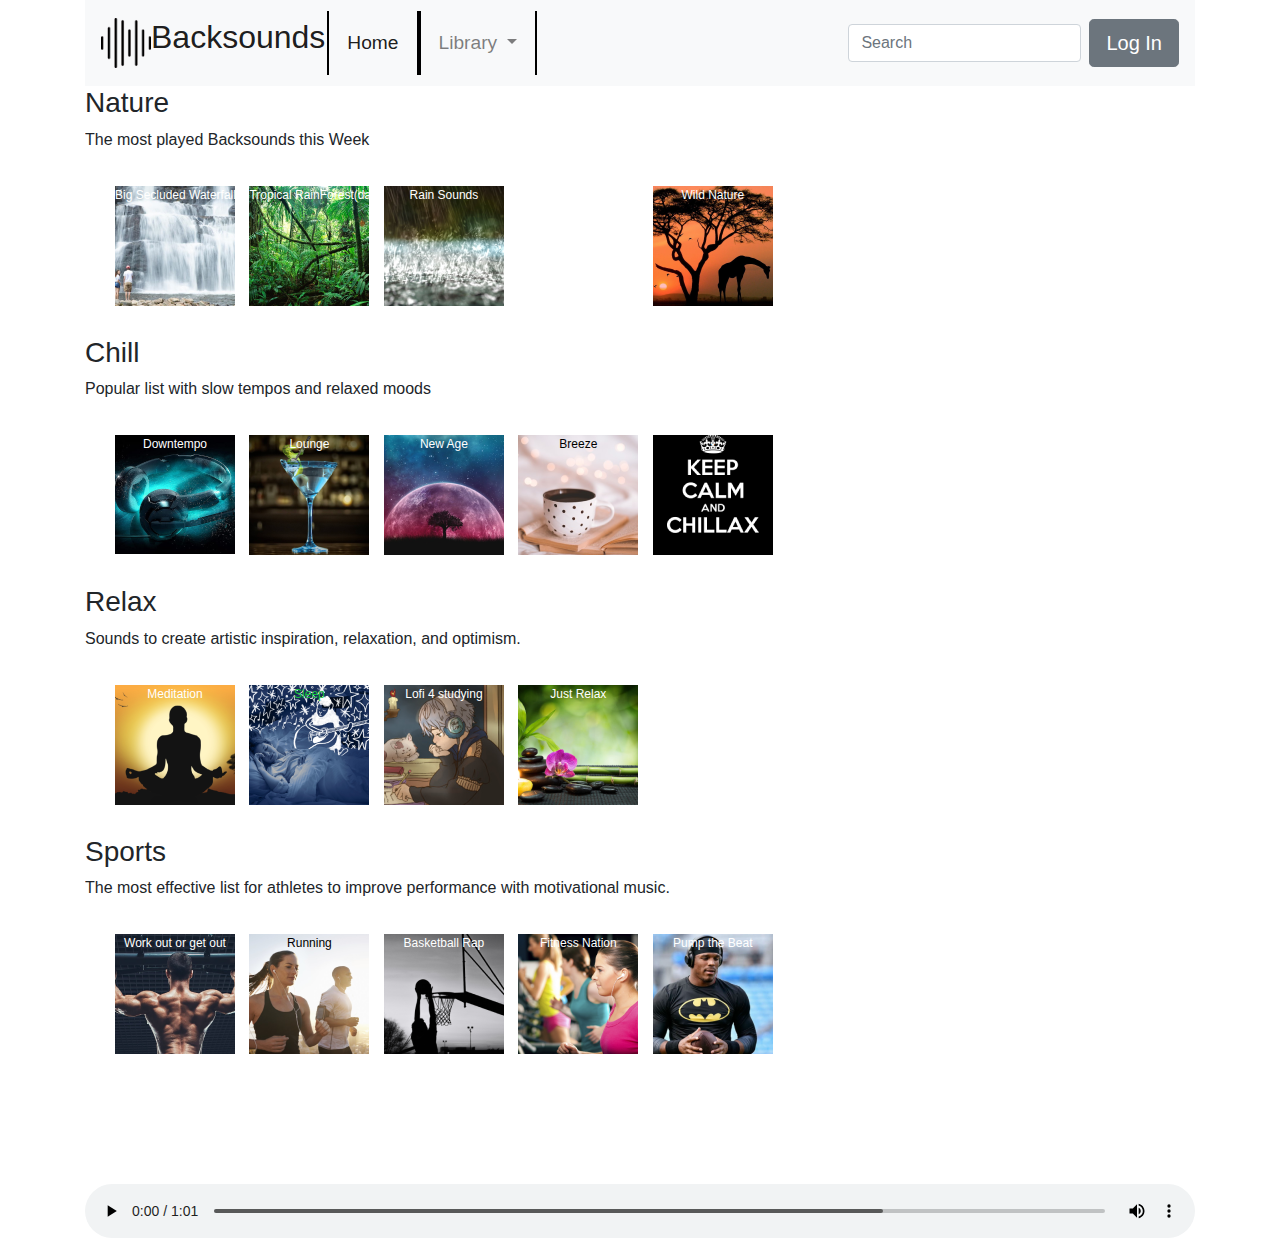
==== commit b152f5c5: "Merge branch 'master' of https://bitbucket.org/backsoundsmvp/backsoundsmvp.bitbucket.io" ====
--- a/home.html
+++ b/home.html
@@ -46,7 +46,8 @@
                         <input class="form-control mr-sm-2" type="search" placeholder="Search" aria-label="Search">
 
                     </form>
-                    <button class="buttons">Log In</button>
+                    <a href="login.html" class="btn btn-secondary btn-lg" role="button" aria-disabled="true">Log In</a>
+                    <!-- <button class="buttons">Log In</button> -->
                 </div>
             </nav>
 
